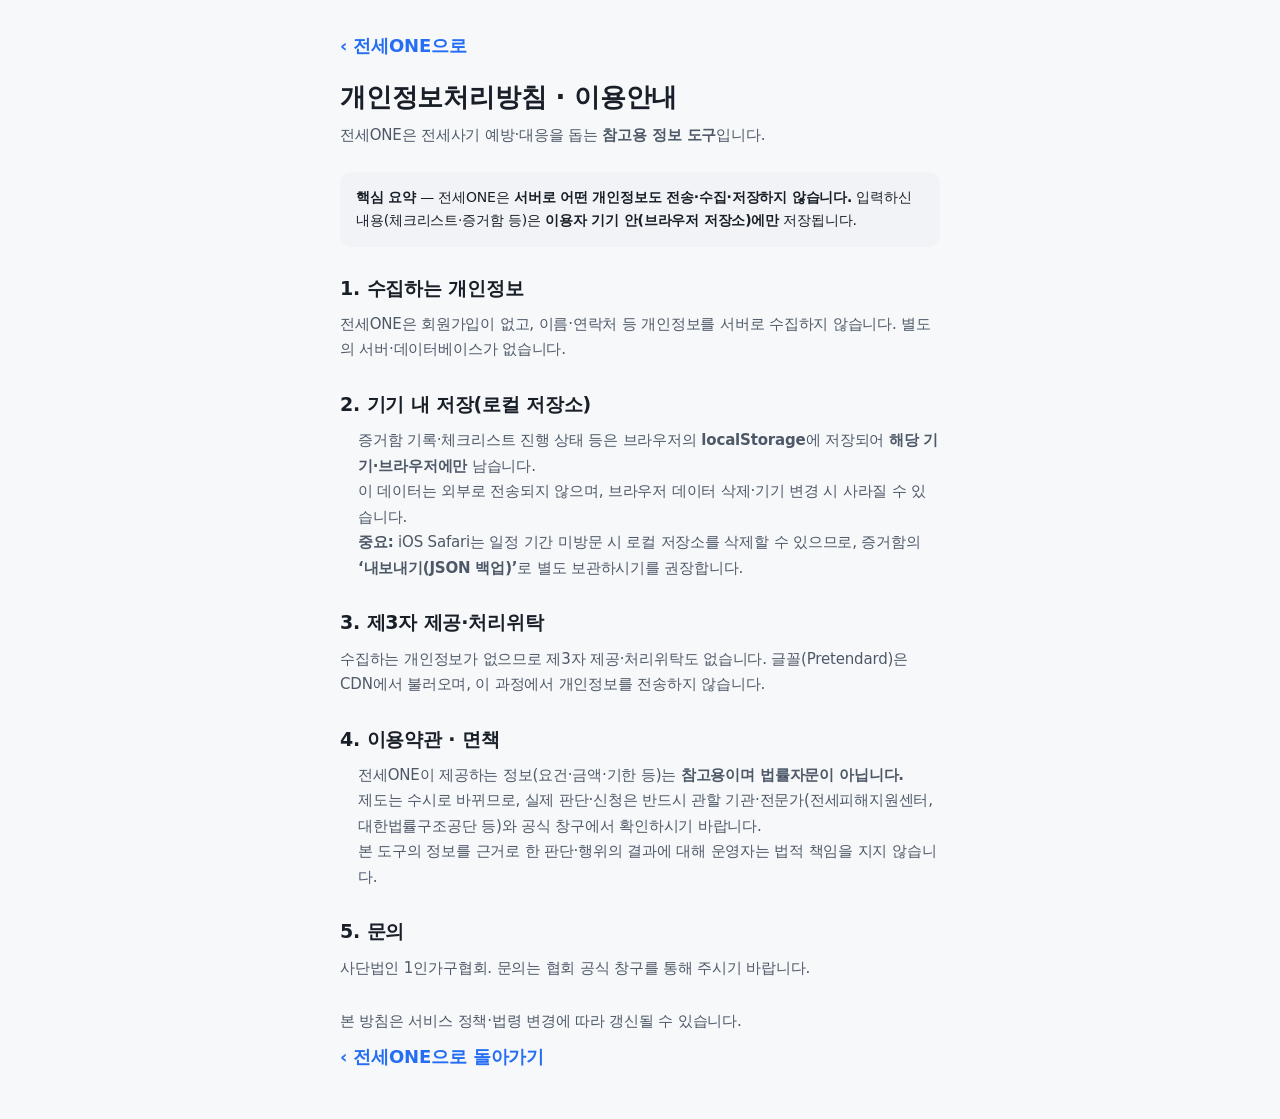
==== privacy.html @ 001d9c39 "전세ONE PWA화 + 배포 마감세트 (GitHub Pages 배포 준비) - PWA: manifest.json, sw.js(오프라인), 아이콘 512/192/180/32(zlib" ====
<!DOCTYPE html>
<html lang="ko">
<head>
  <meta charset="UTF-8" />
  <meta name="viewport" content="width=device-width, initial-scale=1, viewport-fit=cover" />
  <title>개인정보처리방침 · 이용안내 — 전세ONE</title>
  <meta name="color-scheme" content="light dark" />
  <meta name="theme-color" content="#256EF4" />
  <meta name="robots" content="index,follow" />
  <link rel="stylesheet" href="assets/css/tokens.css" />
  <link rel="stylesheet" href="assets/css/base.css" />
  <style>
    .doc { max-width: 640px; margin: 0 auto; padding: 24px 20px calc(40px + env(safe-area-inset-bottom, 0px)); }
    .doc h1 { font-size: var(--fs-h1, 26px); font-weight: 700; margin: 8px 0 4px; }
    .doc .lead { color: var(--ink-2); margin: 0 0 24px; font-size: 15px; }
    .doc h2 { font-size: var(--fs-h3, 18px); font-weight: 700; margin: 26px 0 8px; }
    .doc p, .doc li { color: var(--ink-2); line-height: 1.7; font-size: 15px; }
    .doc ul { padding-left: 18px; margin: 6px 0; }
    .doc a { color: var(--brand, #256EF4); }
    .back { display: inline-flex; align-items: center; gap: 6px; min-height: 44px; color: var(--brand, #256EF4); font-weight: 600; text-decoration: none; }
    .card-note { background: var(--surface-2, #f4f6fa); border-radius: 12px; padding: 14px 16px; margin: 14px 0; font-size: 14px; }
    .muted { color: var(--muted, #6b7280); font-size: 13px; margin-top: 28px; }
  </style>
</head>
<body>
  <div class="doc">
    <a class="back" href="index.html">‹ 전세ONE으로</a>
    <h1>개인정보처리방침 · 이용안내</h1>
    <p class="lead">전세ONE은 전세사기 예방·대응을 돕는 <strong>참고용 정보 도구</strong>입니다.</p>

    <div class="card-note">
      <strong>핵심 요약</strong> — 전세ONE은 <strong>서버로 어떤 개인정보도 전송·수집·저장하지 않습니다.</strong>
      입력하신 내용(체크리스트·증거함 등)은 <strong>이용자 기기 안(브라우저 저장소)에만</strong> 저장됩니다.
    </div>

    <h2>1. 수집하는 개인정보</h2>
    <p>전세ONE은 회원가입이 없고, 이름·연락처 등 개인정보를 서버로 수집하지 않습니다. 별도의 서버·데이터베이스가 없습니다.</p>

    <h2>2. 기기 내 저장(로컬 저장소)</h2>
    <ul>
      <li>증거함 기록·체크리스트 진행 상태 등은 브라우저의 <strong>localStorage</strong>에 저장되어 <strong>해당 기기·브라우저에만</strong> 남습니다.</li>
      <li>이 데이터는 외부로 전송되지 않으며, 브라우저 데이터 삭제·기기 변경 시 사라질 수 있습니다.</li>
      <li><strong>중요:</strong> iOS Safari는 일정 기간 미방문 시 로컬 저장소를 삭제할 수 있으므로, 증거함의 <strong>‘내보내기(JSON 백업)’</strong>로 별도 보관하시기를 권장합니다.</li>
    </ul>

    <h2>3. 제3자 제공·처리위탁</h2>
    <p>수집하는 개인정보가 없으므로 제3자 제공·처리위탁도 없습니다. 글꼴(Pretendard)은 CDN에서 불러오며, 이 과정에서 개인정보를 전송하지 않습니다.</p>

    <h2>4. 이용약관 · 면책</h2>
    <ul>
      <li>전세ONE이 제공하는 정보(요건·금액·기한 등)는 <strong>참고용이며 법률자문이 아닙니다.</strong></li>
      <li>제도는 수시로 바뀌므로, 실제 판단·신청은 반드시 관할 기관·전문가(전세피해지원센터, 대한법률구조공단 등)와 공식 창구에서 확인하시기 바랍니다.</li>
      <li>본 도구의 정보를 근거로 한 판단·행위의 결과에 대해 운영자는 법적 책임을 지지 않습니다.</li>
    </ul>

    <h2>5. 문의</h2>
    <p>사단법인 1인가구협회. 문의는 협회 공식 창구를 통해 주시기 바랍니다.</p>

    <p class="muted">본 방침은 서비스 정책·법령 변경에 따라 갱신될 수 있습니다.</p>
    <a class="back" href="index.html">‹ 전세ONE으로 돌아가기</a>
  </div>
</body>
</html>
---- assets/css/tokens.css ----
/* tokens.css — 디자인 토큰 (라이트/다크, 신호등 3색, 타입/스페이싱/radius) */
/* 변수명은 계약(§6.1). 변경 시 컴포넌트가 깨짐. */

:root {
  /* 색상 — 라이트 */
  --bg: #F7F8FA;
  --surface: #FFFFFF;
  --surface-2: #F1F3F6;
  --ink: #191F28;
  --ink-2: #4E5968;
  --muted: #8B95A1;
  --line: #E5E8EB;

  /* brand — KRDS(정부 디자인시스템) primary 계열 institutional blue 오마주 */
  --brand: #256EF4;
  --brand-2: #1B4FD6;
  --brand-soft: #E6EEFE;

  --safe: #12B76A;
  --safe-soft: #E7F7EF;
  --warn: #F79009;
  --warn-soft: #FEF3E2;
  --danger: #F04438;
  --danger-soft: #FEECEB;

  /* 반경 */
  --radius: 20px;
  --radius-sm: 14px;
  --radius-pill: 999px;

  /* 그림자 */
  --shadow: 0 1px 2px rgba(16, 24, 40, .04), 0 8px 24px -12px rgba(16, 24, 40, .12);
  --shadow-lg: 0 4px 12px rgba(16, 24, 40, .08), 0 20px 48px -16px rgba(16, 24, 40, .24);

  /* 스페이싱 스케일 (4/8/12/16/20/24/32/40) */
  --sp-1: 4px;
  --sp-2: 8px;
  --sp-3: 12px;
  --sp-4: 16px;
  --sp-5: 20px;
  --sp-6: 24px;
  --sp-7: 32px;
  --sp-8: 40px;

  /* 타이포 */
  --font: "Pretendard Variable", "Pretendard", -apple-system, BlinkMacSystemFont, system-ui, "Malgun Gothic", "Apple SD Gothic Neo", sans-serif;

  /* 타입 스케일 — KRDS/정부 접근성 오마주: 본문 상향(16→18)으로 시안성·가독성 강화.
     레이아웃(스페이싱·radius)은 px 고정이라 글자만 커지고 구조는 유지된다. */
  --fs-display: 2rem;      /* 32 */
  --fs-h1: 1.625rem;       /* 26 */
  --fs-h2: 1.375rem;       /* 22 */
  --fs-h3: 1.1875rem;      /* 19 */
  --fs-body: 1.125rem;     /* 18 */
  --fs-sm: 1rem;           /* 16 */
  --fs-caption: 0.8125rem; /* 13 */

  /* 레이아웃 */
  --app-max: 480px;
  --header-h: 56px;
  --cta-h: 76px;

  color-scheme: light;
}

/* 다크 — 수동 토글 */
:root[data-theme="dark"] {
  --bg: #0F1216;
  --surface: #171B21;
  --surface-2: #1E242C;
  --ink: #EAECEF;
  --ink-2: #B0B8C1;
  --muted: #7A828C;
  --line: #262C34;

  --brand: #5A9BFF;
  --brand-2: #3182F6;
  --brand-soft: #12233F;

  --safe: #3DDC97;
  --safe-soft: #0F2A20;
  --warn: #F5A94A;
  --warn-soft: #2A2011;
  --danger: #FF6B5E;
  --danger-soft: #2E1614;

  --shadow: 0 1px 2px rgba(0, 0, 0, .3), 0 8px 24px -12px rgba(0, 0, 0, .5);
  --shadow-lg: 0 4px 12px rgba(0, 0, 0, .4), 0 20px 48px -16px rgba(0, 0, 0, .6);

  color-scheme: dark;
}

/* 다크 — 시스템 설정 (사용자가 light를 명시하지 않은 경우) */
@media (prefers-color-scheme: dark) {
  :root:not([data-theme="light"]) {
    --bg: #0F1216;
    --surface: #171B21;
    --surface-2: #1E242C;
    --ink: #EAECEF;
    --ink-2: #B0B8C1;
    --muted: #7A828C;
    --line: #262C34;

    --brand: #5A9BFF;
    --brand-2: #3182F6;
    --brand-soft: #12233F;

    --safe: #3DDC97;
    --safe-soft: #0F2A20;
    --warn: #F5A94A;
    --warn-soft: #2A2011;
    --danger: #FF6B5E;
    --danger-soft: #2E1614;

    --shadow: 0 1px 2px rgba(0, 0, 0, .3), 0 8px 24px -12px rgba(0, 0, 0, .5);
    --shadow-lg: 0 4px 12px rgba(0, 0, 0, .4), 0 20px 48px -16px rgba(0, 0, 0, .6);

    color-scheme: dark;
  }
}
---- assets/css/base.css ----
/* base.css — reset, 타이포, 레이아웃 프리미티브, 셸/헤더/하단CTA */

*, *::before, *::after { box-sizing: border-box; }

html { -webkit-text-size-adjust: 100%; }

body {
  margin: 0;
  font-family: var(--font);
  font-size: var(--fs-body);
  line-height: 1.65;
  letter-spacing: -0.01em;
  color: var(--ink);
  background: var(--bg);
  -webkit-font-smoothing: antialiased;
  text-rendering: optimizeLegibility;
}

h1, h2, h3, h4, p, ul, ol, figure { margin: 0; }
ul, ol { padding: 0; list-style: none; }

a { color: var(--brand); text-decoration: none; }
a:hover { text-decoration: underline; }

button { font-family: inherit; cursor: pointer; }

img { max-width: 100%; display: block; }

/* 포커스 접근성 */
:focus-visible {
  outline: 2px solid var(--brand);
  outline-offset: 2px;
  border-radius: 6px;
}
:focus:not(:focus-visible) { outline: none; }

/* 타이포 유틸 */
.t-display { font-size: var(--fs-display); font-weight: 700; line-height: 1.3; }
.t-h1 { font-size: var(--fs-h1); font-weight: 700; line-height: 1.3; }
.t-h2 { font-size: var(--fs-h2); font-weight: 700; line-height: 1.35; }
.t-h3 { font-size: var(--fs-h3); font-weight: 600; line-height: 1.4; }
.t-body { font-size: var(--fs-body); font-weight: 400; }
.t-sm { font-size: var(--fs-sm); font-weight: 400; }
.t-caption { font-size: var(--fs-caption); font-weight: 500; }
.t-muted { color: var(--muted); }
.t-ink2 { color: var(--ink-2); }
.t-center { text-align: center; }
.t-bold { font-weight: 700; }

.stack > * + * { margin-top: var(--sp-3); }
.stack-lg > * + * { margin-top: var(--sp-5); }
.row { display: flex; align-items: center; gap: var(--sp-2); }
.row-wrap { display: flex; flex-wrap: wrap; gap: var(--sp-2); }
.spread { display: flex; align-items: center; justify-content: space-between; gap: var(--sp-2); }
.grow { flex: 1 1 auto; min-width: 0; }
.hidden { display: none !important; }
.sr-only {
  position: absolute; width: 1px; height: 1px; padding: 0; margin: -1px;
  overflow: hidden; clip: rect(0 0 0 0); white-space: nowrap; border: 0;
}

/* ===== 앱 셸 ===== */
.app-shell {
  min-height: 100vh;
  max-width: var(--app-max);
  margin: 0 auto;
  background: var(--bg);
  position: relative;
  display: flex;
  flex-direction: column;
  box-shadow: 0 0 0 1px var(--line);
}
@media (min-width: 481px) {
  .app-shell { min-height: 100dvh; box-shadow: var(--shadow); }
}

/* 헤더 */
.app-header {
  position: sticky;
  top: 0;
  z-index: 20;
  height: var(--header-h);
  display: flex;
  align-items: center;
  gap: var(--sp-2);
  padding: 0 var(--sp-3);
  background: color-mix(in srgb, var(--surface) 88%, transparent);
  backdrop-filter: saturate(180%) blur(12px);
  -webkit-backdrop-filter: saturate(180%) blur(12px);
  border-bottom: 1px solid var(--line);
}
.app-header__title {
  font-size: var(--fs-h3);
  font-weight: 700;
  flex: 1 1 auto;
  min-width: 0;
  overflow: hidden;
  text-overflow: ellipsis;
  white-space: nowrap;
}
.iconbtn {
  width: 40px; height: 40px;
  display: inline-flex; align-items: center; justify-content: center;
  border: none; background: transparent; color: var(--ink);
  border-radius: var(--radius-pill);
  font-size: 18px; line-height: 1;
}
.iconbtn:hover { background: var(--surface-2); }
.iconbtn:active { transform: scale(.94); }

/* 본문 */
.app-main {
  flex: 1 1 auto;
  padding: var(--sp-5) var(--sp-4);
  padding-bottom: calc(var(--cta-h) + env(safe-area-inset-bottom, 0px) + var(--sp-6));
  outline: none;
}
.app-main.no-cta {
  padding-bottom: calc(env(safe-area-inset-bottom, 0px) + var(--sp-8));
}

/* 하단 고정 CTA 바 */
.cta-bar {
  position: fixed;
  bottom: 0;
  left: 50%;
  transform: translateX(-50%);
  width: 100%;
  max-width: var(--app-max);
  z-index: 25;
  padding: var(--sp-3) var(--sp-4);
  padding-bottom: calc(var(--sp-3) + env(safe-area-inset-bottom, 0px));
  background: color-mix(in srgb, var(--surface) 92%, transparent);
  backdrop-filter: saturate(180%) blur(12px);
  -webkit-backdrop-filter: saturate(180%) blur(12px);
  border-top: 1px solid var(--line);
  display: flex;
  gap: var(--sp-2);
}
.cta-bar.hidden { display: none; }

/* 페이지 진입 트랜지션 */
.view-enter { animation: viewIn .22s ease both; }
@keyframes viewIn {
  from { opacity: 0; transform: translateY(6px); }
  to { opacity: 1; transform: translateY(0); }
}

/* 뒤로가기 화살표 아이콘(텍스트 대체) */
.back-arrow::before { content: "‹"; font-size: 26px; font-weight: 400; line-height: 1; margin-top: -2px; }

@media (prefers-reduced-motion: reduce) {
  * { animation-duration: 0.001ms !important; transition-duration: 0.001ms !important; }
  .view-enter { animation: none; }
}
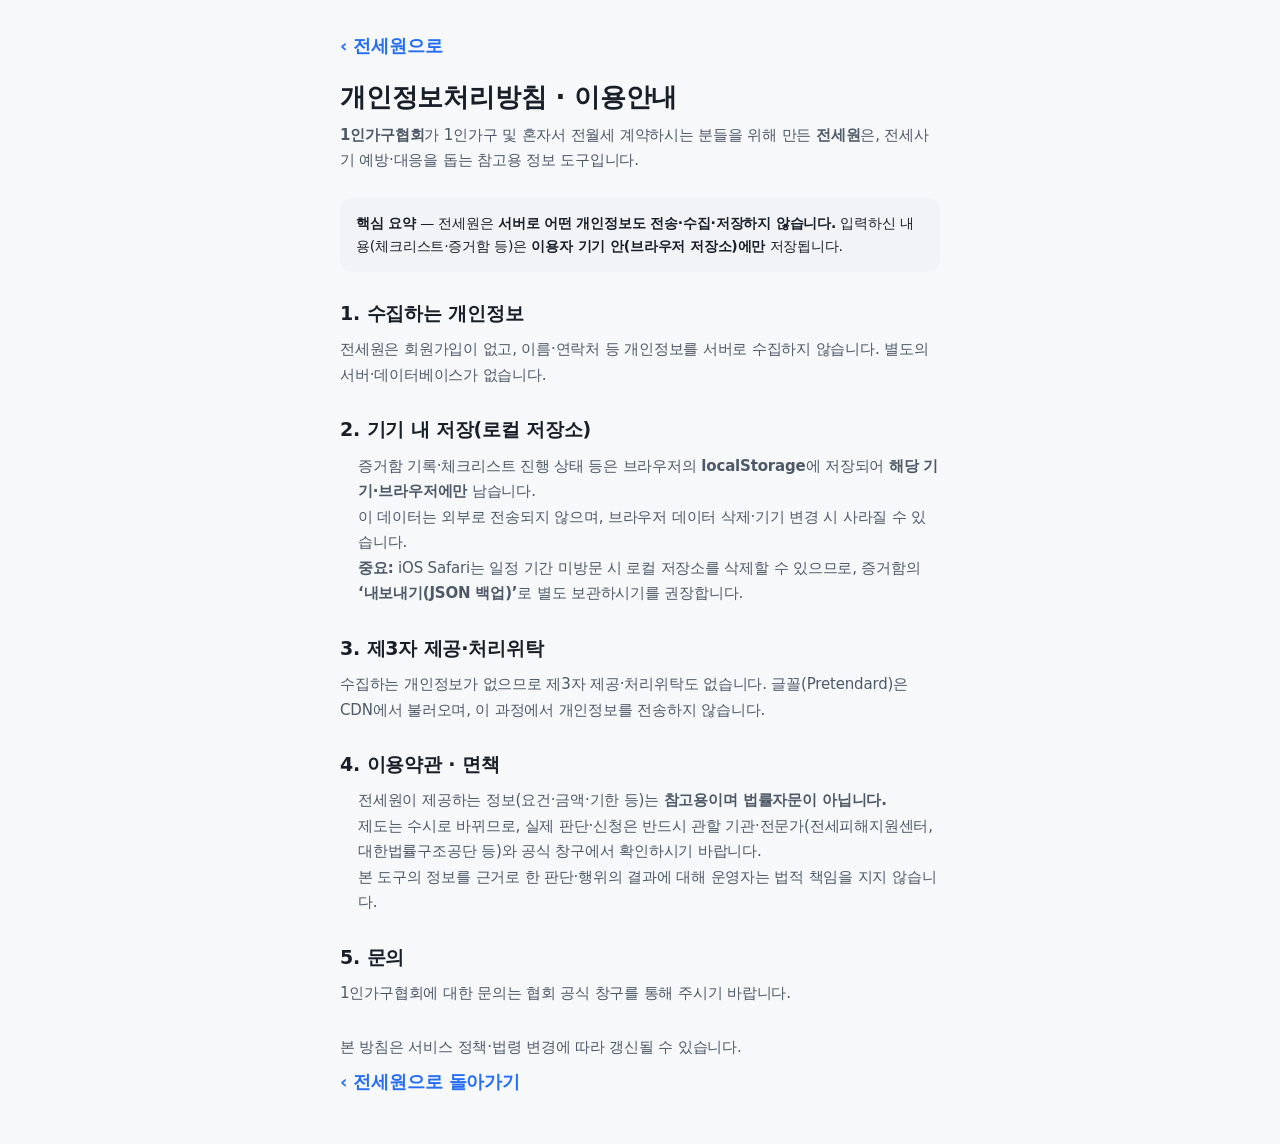
==== commit 850fe65e: "문구 수정: 전세원 브랜드 표기 + 1인가구협회 안내 - 홈 하단 면책: "전세원은, 1인가구협회가 1인가구·1인 전월세 계약자를 위해   만든 참고용 정보" 문구로 교체(자세히보" ====
--- a/privacy.html
+++ b/privacy.html
@@ -3,7 +3,7 @@
 <head>
   <meta charset="UTF-8" />
   <meta name="viewport" content="width=device-width, initial-scale=1, viewport-fit=cover" />
-  <title>개인정보처리방침 · 이용안내 — 전세ONE</title>
+  <title>개인정보처리방침 · 이용안내 — 전세원</title>
   <meta name="color-scheme" content="light dark" />
   <meta name="theme-color" content="#256EF4" />
   <meta name="robots" content="index,follow" />
@@ -24,17 +24,17 @@
 </head>
 <body>
   <div class="doc">
-    <a class="back" href="index.html">‹ 전세ONE으로</a>
+    <a class="back" href="index.html">‹ 전세원으로</a>
     <h1>개인정보처리방침 · 이용안내</h1>
-    <p class="lead">전세ONE은 전세사기 예방·대응을 돕는 <strong>참고용 정보 도구</strong>입니다.</p>
+    <p class="lead"><strong>1인가구협회</strong>가 1인가구 및 혼자서 전월세 계약하시는 분들을 위해 만든 <strong>전세원</strong>은, 전세사기 예방·대응을 돕는 참고용 정보 도구입니다.</p>
 
     <div class="card-note">
-      <strong>핵심 요약</strong> — 전세ONE은 <strong>서버로 어떤 개인정보도 전송·수집·저장하지 않습니다.</strong>
+      <strong>핵심 요약</strong> — 전세원은 <strong>서버로 어떤 개인정보도 전송·수집·저장하지 않습니다.</strong>
       입력하신 내용(체크리스트·증거함 등)은 <strong>이용자 기기 안(브라우저 저장소)에만</strong> 저장됩니다.
     </div>
 
     <h2>1. 수집하는 개인정보</h2>
-    <p>전세ONE은 회원가입이 없고, 이름·연락처 등 개인정보를 서버로 수집하지 않습니다. 별도의 서버·데이터베이스가 없습니다.</p>
+    <p>전세원은 회원가입이 없고, 이름·연락처 등 개인정보를 서버로 수집하지 않습니다. 별도의 서버·데이터베이스가 없습니다.</p>
 
     <h2>2. 기기 내 저장(로컬 저장소)</h2>
     <ul>
@@ -48,16 +48,16 @@
 
     <h2>4. 이용약관 · 면책</h2>
     <ul>
-      <li>전세ONE이 제공하는 정보(요건·금액·기한 등)는 <strong>참고용이며 법률자문이 아닙니다.</strong></li>
+      <li>전세원이 제공하는 정보(요건·금액·기한 등)는 <strong>참고용이며 법률자문이 아닙니다.</strong></li>
       <li>제도는 수시로 바뀌므로, 실제 판단·신청은 반드시 관할 기관·전문가(전세피해지원센터, 대한법률구조공단 등)와 공식 창구에서 확인하시기 바랍니다.</li>
       <li>본 도구의 정보를 근거로 한 판단·행위의 결과에 대해 운영자는 법적 책임을 지지 않습니다.</li>
     </ul>
 
     <h2>5. 문의</h2>
-    <p>사단법인 1인가구협회. 문의는 협회 공식 창구를 통해 주시기 바랍니다.</p>
+    <p>1인가구협회에 대한 문의는 협회 공식 창구를 통해 주시기 바랍니다.</p>
 
     <p class="muted">본 방침은 서비스 정책·법령 변경에 따라 갱신될 수 있습니다.</p>
-    <a class="back" href="index.html">‹ 전세ONE으로 돌아가기</a>
+    <a class="back" href="index.html">‹ 전세원으로 돌아가기</a>
   </div>
 </body>
 </html>
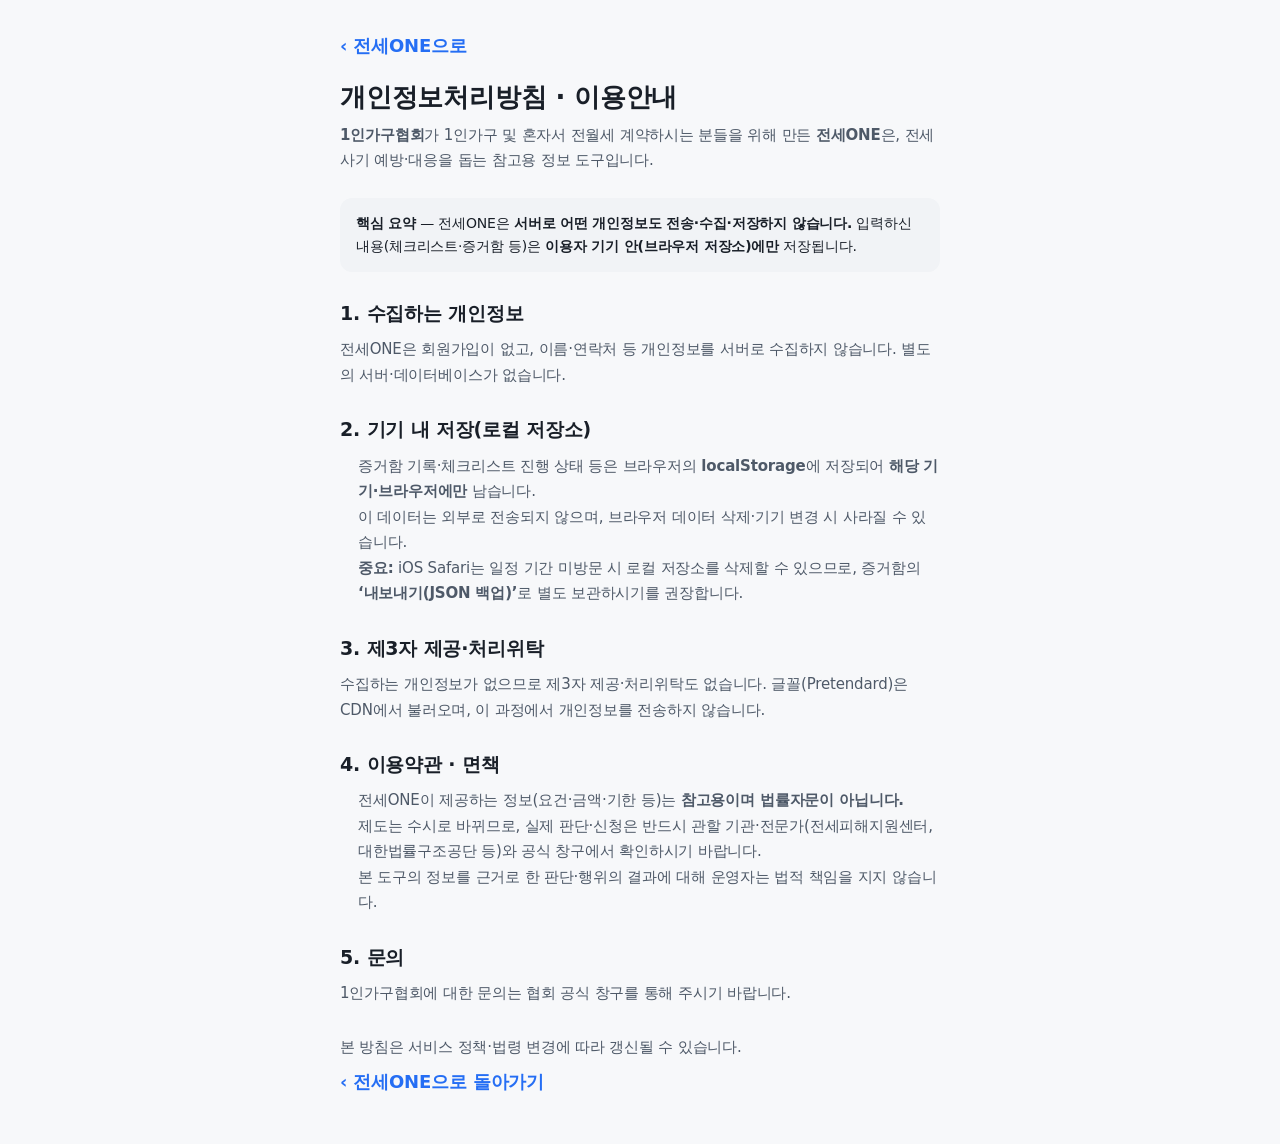
==== commit c7210efb: "브랜드 표기 전세ONE으로 통일(로고와 일치), 1인가구협회 안내·문의 문구는 유지 Co-Authored-By: Claude Opus 4.8 <noreply@anthropic.co" ====
--- a/privacy.html
+++ b/privacy.html
@@ -3,7 +3,7 @@
 <head>
   <meta charset="UTF-8" />
   <meta name="viewport" content="width=device-width, initial-scale=1, viewport-fit=cover" />
-  <title>개인정보처리방침 · 이용안내 — 전세원</title>
+  <title>개인정보처리방침 · 이용안내 — 전세ONE</title>
   <meta name="color-scheme" content="light dark" />
   <meta name="theme-color" content="#256EF4" />
   <meta name="robots" content="index,follow" />
@@ -24,17 +24,17 @@
 </head>
 <body>
   <div class="doc">
-    <a class="back" href="index.html">‹ 전세원으로</a>
+    <a class="back" href="index.html">‹ 전세ONE으로</a>
     <h1>개인정보처리방침 · 이용안내</h1>
-    <p class="lead"><strong>1인가구협회</strong>가 1인가구 및 혼자서 전월세 계약하시는 분들을 위해 만든 <strong>전세원</strong>은, 전세사기 예방·대응을 돕는 참고용 정보 도구입니다.</p>
+    <p class="lead"><strong>1인가구협회</strong>가 1인가구 및 혼자서 전월세 계약하시는 분들을 위해 만든 <strong>전세ONE</strong>은, 전세사기 예방·대응을 돕는 참고용 정보 도구입니다.</p>
 
     <div class="card-note">
-      <strong>핵심 요약</strong> — 전세원은 <strong>서버로 어떤 개인정보도 전송·수집·저장하지 않습니다.</strong>
+      <strong>핵심 요약</strong> — 전세ONE은 <strong>서버로 어떤 개인정보도 전송·수집·저장하지 않습니다.</strong>
       입력하신 내용(체크리스트·증거함 등)은 <strong>이용자 기기 안(브라우저 저장소)에만</strong> 저장됩니다.
     </div>
 
     <h2>1. 수집하는 개인정보</h2>
-    <p>전세원은 회원가입이 없고, 이름·연락처 등 개인정보를 서버로 수집하지 않습니다. 별도의 서버·데이터베이스가 없습니다.</p>
+    <p>전세ONE은 회원가입이 없고, 이름·연락처 등 개인정보를 서버로 수집하지 않습니다. 별도의 서버·데이터베이스가 없습니다.</p>
 
     <h2>2. 기기 내 저장(로컬 저장소)</h2>
     <ul>
@@ -48,7 +48,7 @@
 
     <h2>4. 이용약관 · 면책</h2>
     <ul>
-      <li>전세원이 제공하는 정보(요건·금액·기한 등)는 <strong>참고용이며 법률자문이 아닙니다.</strong></li>
+      <li>전세ONE이 제공하는 정보(요건·금액·기한 등)는 <strong>참고용이며 법률자문이 아닙니다.</strong></li>
       <li>제도는 수시로 바뀌므로, 실제 판단·신청은 반드시 관할 기관·전문가(전세피해지원센터, 대한법률구조공단 등)와 공식 창구에서 확인하시기 바랍니다.</li>
       <li>본 도구의 정보를 근거로 한 판단·행위의 결과에 대해 운영자는 법적 책임을 지지 않습니다.</li>
     </ul>
@@ -57,7 +57,7 @@
     <p>1인가구협회에 대한 문의는 협회 공식 창구를 통해 주시기 바랍니다.</p>
 
     <p class="muted">본 방침은 서비스 정책·법령 변경에 따라 갱신될 수 있습니다.</p>
-    <a class="back" href="index.html">‹ 전세원으로 돌아가기</a>
+    <a class="back" href="index.html">‹ 전세ONE으로 돌아가기</a>
   </div>
 </body>
 </html>
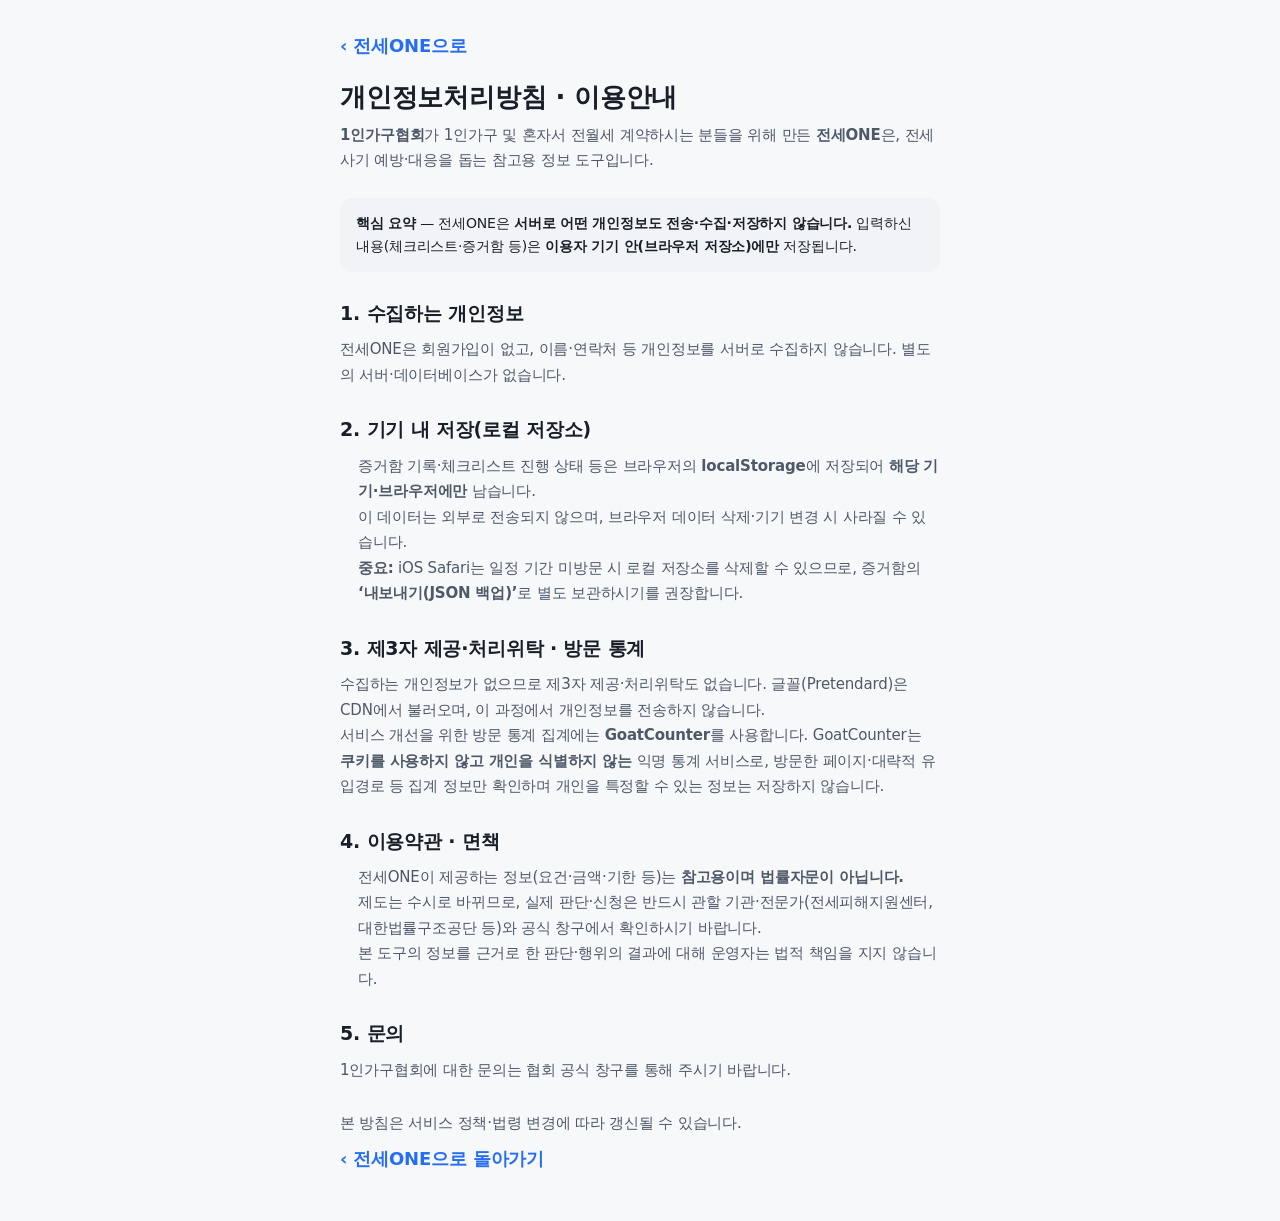
==== commit 3698a25e: "익명 방문 통계(GoatCounter·쿠키리스) 추가 + 개인정보 문구 반영 - index.html: GoatCounter 스니펫(ksa.goatcounter.com) + 해시 라" ====
--- a/privacy.html
+++ b/privacy.html
@@ -43,8 +43,9 @@
       <li><strong>중요:</strong> iOS Safari는 일정 기간 미방문 시 로컬 저장소를 삭제할 수 있으므로, 증거함의 <strong>‘내보내기(JSON 백업)’</strong>로 별도 보관하시기를 권장합니다.</li>
     </ul>
 
-    <h2>3. 제3자 제공·처리위탁</h2>
+    <h2>3. 제3자 제공·처리위탁 · 방문 통계</h2>
     <p>수집하는 개인정보가 없으므로 제3자 제공·처리위탁도 없습니다. 글꼴(Pretendard)은 CDN에서 불러오며, 이 과정에서 개인정보를 전송하지 않습니다.</p>
+    <p>서비스 개선을 위한 방문 통계 집계에는 <strong>GoatCounter</strong>를 사용합니다. GoatCounter는 <strong>쿠키를 사용하지 않고 개인을 식별하지 않는</strong> 익명 통계 서비스로, 방문한 페이지·대략적 유입경로 등 집계 정보만 확인하며 개인을 특정할 수 있는 정보는 저장하지 않습니다.</p>
 
     <h2>4. 이용약관 · 면책</h2>
     <ul>
